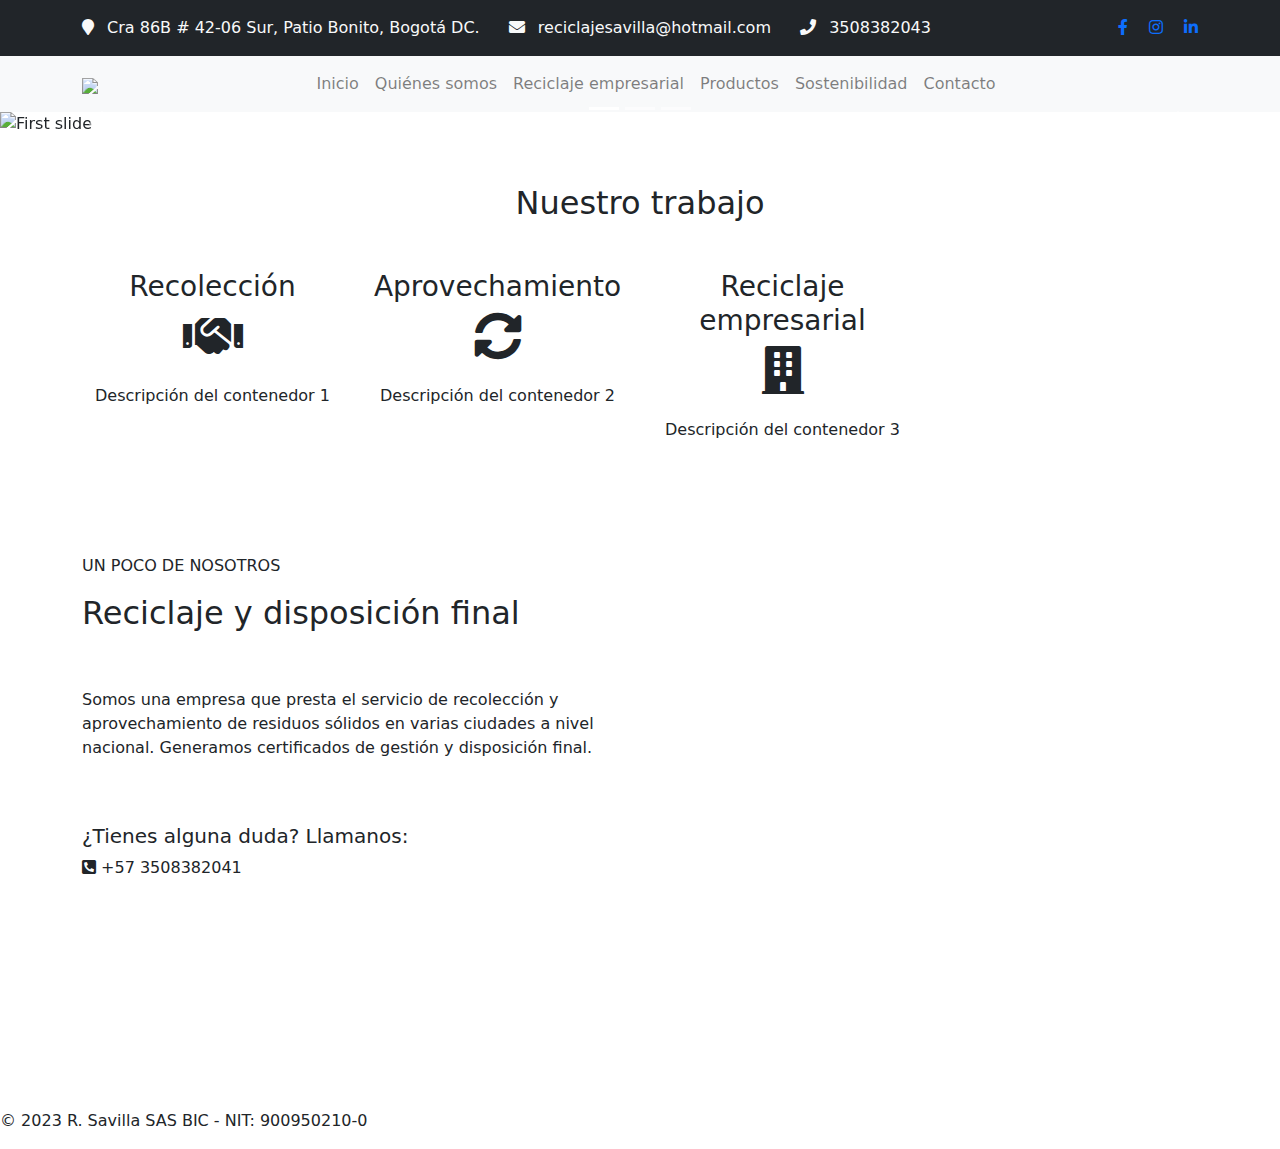
==== index.html @ 170713f2 "Add files via upload" ====
<!DOCTYPE html>
<html>
<head>
	<title>R. Savilla SAS BIC</title>
	<meta charset="utf-8">
	<meta name="viewport" content="width=device-width, initial-scale=1">
	<link rel="stylesheet" href="https://maxcdn.bootstrapcdn.com/bootstrap/4.5.2/css/bootstrap.min.css">
	<link href="https://cdnjs.cloudflare.com/ajax/libs/twitter-bootstrap/5.1.1/css/bootstrap.min.css" rel="stylesheet">
	<link rel="stylesheet" href="https://cdnjs.cloudflare.com/ajax/libs/font-awesome/5.15.3/css/all.min.css">
	<script src="https://cdnjs.cloudflare.com/ajax/libs/twitter-bootstrap/5.1.1/js/bootstrap.min.js"></script>
	<link href="https://fonts.googleapis.com/css2?family=Mukta:wght@300;400;700&display=swap" rel="stylesheet">
	<link rel="stylesheet" type="text/css" href="styles/styles.css">
</head>
<body>
	<div class="container-fluid bg-light">
		<div class="row flex-column">
			<div class="col bg-dark text-light py-3">
				<div class="container">
					<div class="d-flex align-items-center justify-content-between">
						<div class="footer-left">
							<i class="fa fa-map-marker mr-2"></i>
							<span>Cra 86B # 42-06 Sur, Patio Bonito, Bogotá DC.</span>
							<i class="fa fa-envelope ml-4 mr-2"></i>
							<span>reciclajesavilla@hotmail.com</span>
							<i class="fa fa-phone ml-4 mr-2"></i>
							<span>3508382043</span>
						</div>
						<div class="footer-right">
							<a href="https://www.facebook.com/RSavillaSASBIC"><i class="fab fa-facebook-f rounded-circle"></i></a>
							<a href="https://www.instagram.com/r.savillasas/"><i class="fab fa-instagram rounded-circle ml-3"></i></a>
							<a href="https://www.linkedin.com/in/savillasasbic/"><i class="fab fa-linkedin-in rounded-circle ml-3"></i></a>
						</div>
					</div>
				</div>
			</div>
			<div class="col">
				<nav class="navbar navbar-expand-lg navbar-light bg-light">
					<div class="container">
						<a class="navbar-brand" href="index.html"><img src="images/logo.png" style="height:80px"></a>
						<button class="navbar-toggler" type="button" data-toggle="collapse" data-target="#navbarNav"
						aria-controls="navbarNav" aria-expanded="false" aria-label="Toggle navigation">
						<span class="navbar-toggler-icon"></span>
					</button>
					<div class="collapse navbar-collapse justify-content-center" id="navbarNav">
						<ul class="navbar-nav mx-auto">
							<li class="nav-item">
								<a class="nav-link" href="#">Inicio</a>
							</li>
							<li class="nav-item">
								<a class="nav-link" href="pages/quienes-somos.html">Quiénes somos</a>
							</li>
							<li class="nav-item">
								<a class="nav-link" href="#">Reciclaje empresarial</a>
							</li>
							<li class="nav-item">
								<a class="nav-link" href="pages/product.html">Productos</a>
							</li>
							<li class="nav-item">
								<a class="nav-link" href="#">Sostenibilidad</a>
							</li>
							<li class="nav-item">
								<a class="nav-link" href="#">Contacto</a>
							</li>
						</ul>
					</div>
				</div>
			</nav>
		</div>
	</div>
</div>


<div id="myCarousel" class="carousel slide" data-bs-ride="carousel">
	<div class="carousel-indicators">
		<button type="button" data-bs-target="#myCarousel" data-bs-slide-to="0" class="active" aria-current="true" aria-label="Slide 1"></button>
		<button type="button" data-bs-target="#myCarousel" data-bs-slide-to="1" aria-label="Slide 2"></button>
		<button type="button" data-bs-target="#myCarousel" data-bs-slide-to="2" aria-label="Slide 3"></button>
	</div>
	<div class="carousel-inner">
		<div class="carousel-item active">
			<img src="images/banner1.jpg" class="d-block w-100" alt="First slide">
		</div>
		<div class="carousel-item">
			<img src="https://via.placeholder.com/1500x500/FFC300/FFFFFF?text=Second+slide" class="d-block w-100" alt="Second slide">
		</div>
		<div class="carousel-item">
			<img src="https://via.placeholder.com/1500x500/C70039/FFFFFF?text=Third+slide" class="d-block w-100" alt="Third slide">
		</div>
	</div>
	<button class="carousel-control-prev" type="button" data-bs-target="#myCarousel" data-bs-slide="prev">
		<span class="carousel-control-prev-icon" aria-hidden="true"></span>
		<span class="visually-hidden">Previous</span>
	</button>
	<button class="carousel-control-next" type="button" data-bs-target="#myCarousel" data-bs-slide="next">
		<span class="carousel-control-next-icon" aria-hidden="true"></span>
		<span class="visually-hidden">Next</span>
	</button>
</div>

<!-- Sección "¿A qué nos dedicamos?" -->
<section class="nuestro-trabajo py-5">
  <div class="container">
    <h2 class="text-center mb-5">Nuestro trabajo</h2>
    <div class="row">
      <div class="col-lg-3 nuestro-trabajo__container text-center mb-4 mb-lg-0">
        <h3>Recolección</h3>
        <i class="fa fa-handshake fa-3x mb-4 "></i>
        <p>Descripción del contenedor 1</p>
      </div>
      <div class="col-lg-3 nuestro-trabajo__container text-center mb-4 mb-lg-0 bg-green">
        <h3>Aprovechamiento</h3>
        <i class="fa fa-sync-alt fa-3x mb-4 icon-rounded"></i>
        <p>Descripción del contenedor 2</p>
      </div>
      <div class="col-lg-3 nuestro-trabajo__container text-center">
        <h3>Reciclaje empresarial</h3>
        <i class="fa fa-building fa-3x mb-4"></i>
        <p>Descripción del contenedor 3</p>
      </div>
    </div>
  </div>
</section>


<section class="py-5">
	<div class="container">
		<div class="row">
			<div class="col-md-6 content-about-us">
				<p class="info-text">UN POCO DE NOSOTROS</p>
				<h2>Reciclaje y disposición final</h2>
				<br><br>
				<p>Somos una empresa que presta el servicio de recolección y aprovechamiento de residuos sólidos en varias ciudades a nivel nacional. Generamos certificados de gestión y disposición final.</p>
				<br><br>
				<h5>¿Tienes alguna duda? Llamanos:</h5>
				<p class="info-text"><i class="fa fa-phone-square-alt"></i> +57 3508382041</p>

			</div>
			<div class="col-md-6">
				<iframe width="100%" height="500" src="https://www.youtube.com/embed/sHGsFYInU74" title="R savilla sas" frameborder="0" allow="accelerometer; autoplay; clipboard-write; encrypted-media; gyroscope; picture-in-picture; web-share" style="border-radius: 10px;" allowfullscreen></iframe>
			</div>	
		</div>
	</div>
</section>
<footer>
	<div class="footer-text">
		<p>&copy; 2023 R. Savilla SAS BIC - NIT: 900950210-0</p>
	</div>
</footer>
</body>
</html>
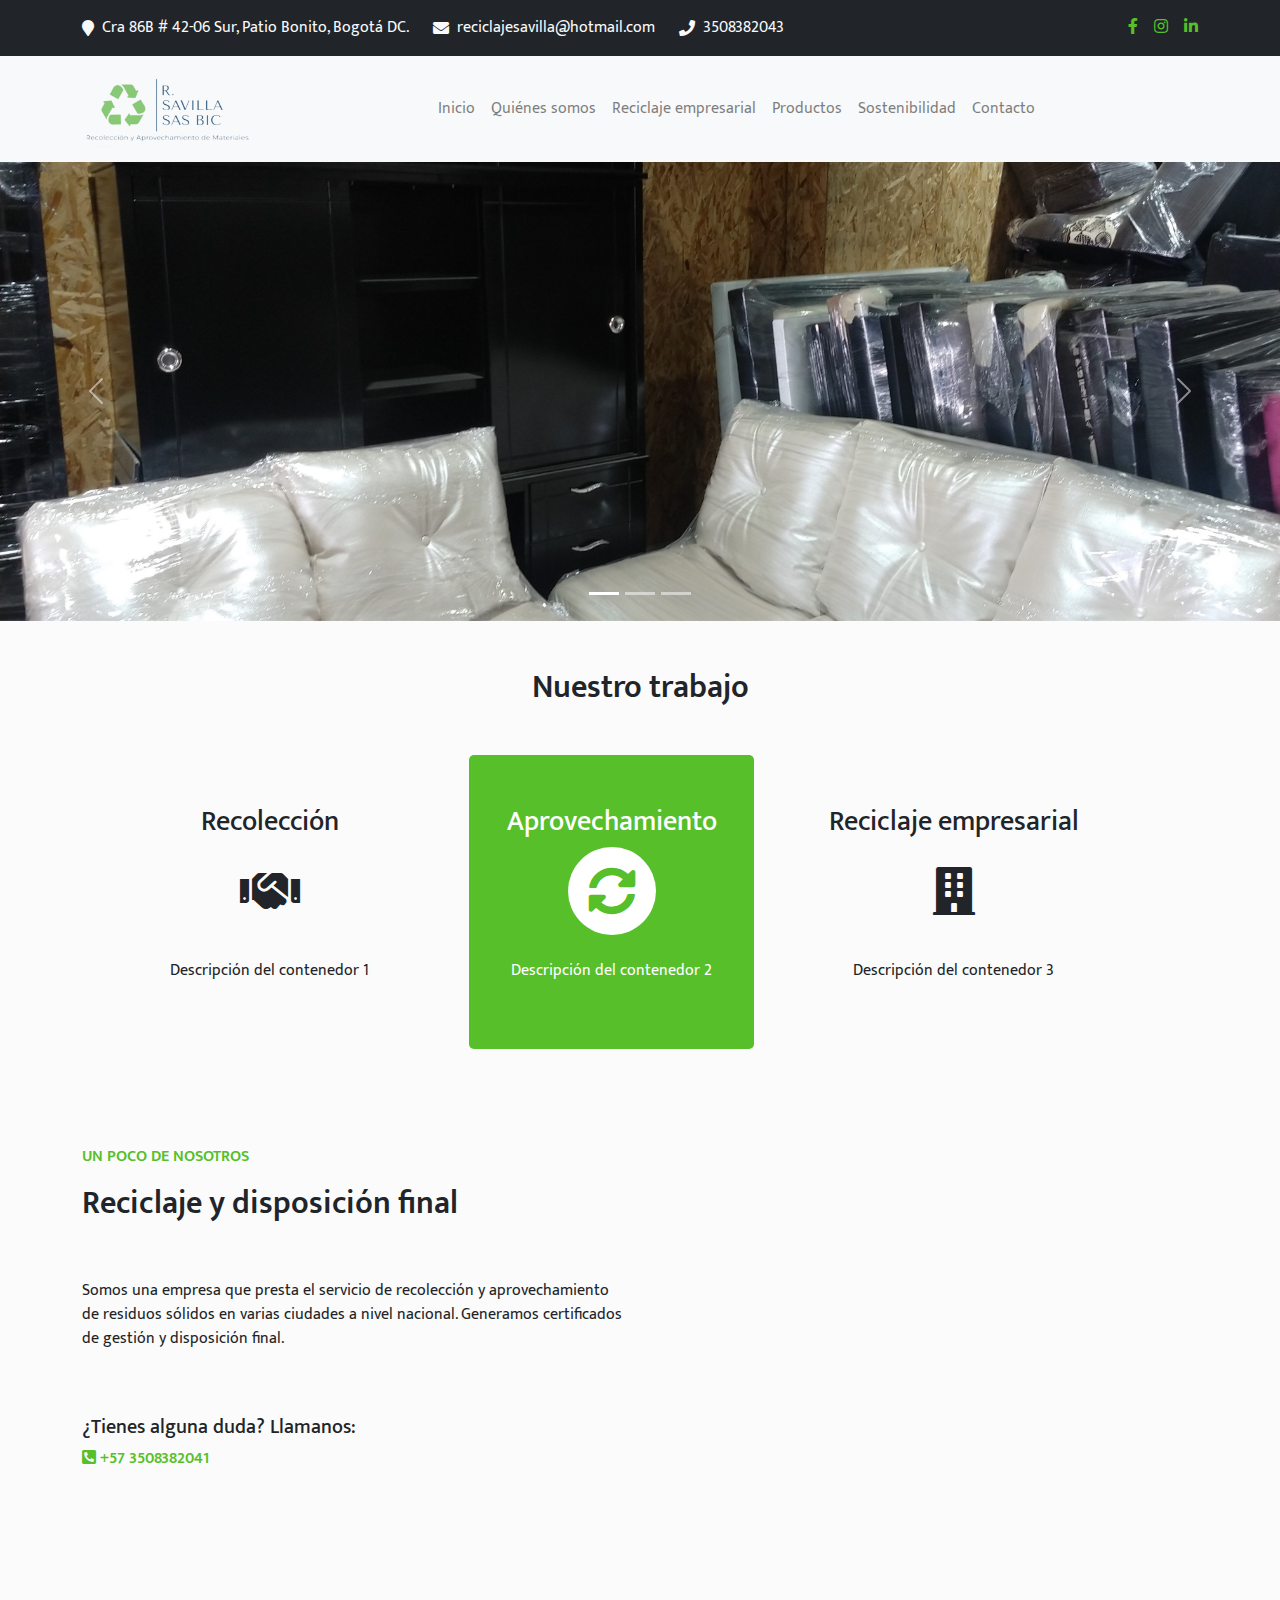
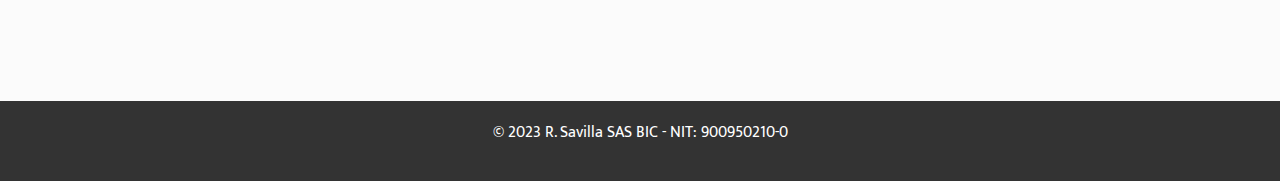
==== commit cd08f005: "Primer commit donde agrego documentacion al index, agrego el modulo de contacto con su extilo" ====
--- a/index.html
+++ b/index.html
@@ -12,6 +12,8 @@
 	<link rel="stylesheet" type="text/css" href="styles/styles.css">
 </head>
 <body>
+<!-- info contact main -->
+
 	<div class="container-fluid bg-light">
 		<div class="row flex-column">
 			<div class="col bg-dark text-light py-3">
@@ -33,6 +35,8 @@
 					</div>
 				</div>
 			</div>
+<!-- navbar main -->
+
 			<div class="col">
 				<nav class="navbar navbar-expand-lg navbar-light bg-light">
 					<div class="container">
@@ -59,7 +63,7 @@
 								<a class="nav-link" href="#">Sostenibilidad</a>
 							</li>
 							<li class="nav-item">
-								<a class="nav-link" href="#">Contacto</a>
+								<a class="nav-link" href="../Reto_FrontEnd/pages/contacto.html">Contacto</a>
 							</li>
 						</ul>
 					</div>
@@ -69,6 +73,7 @@
 	</div>
 </div>
 
+<!-- slides  -->
 
 <div id="myCarousel" class="carousel slide" data-bs-ride="carousel">
 	<div class="carousel-indicators">
@@ -121,6 +126,7 @@
   </div>
 </section>
 
+<!-- info nosotros -->
 
 <section class="py-5">
 	<div class="container">
--- a/styles/styles.css
+++ b/styles/styles.css
@@ -0,0 +1,327 @@
+	*{
+		margin: 0;
+		font-family: 'Mukta', sans-serif;
+	}
+	body{
+		background-color: #fbfbfb;
+	}
+	.navbar-brand img {
+		height: 50px;
+		padding-right: 5px;
+	}
+	.banner {
+		background-image: url('ruta-a-la-imagen.jpg');
+		background-size: cover;
+		height: 300px;
+		display: flex;
+		flex-direction: column;
+		justify-content: center;
+		align-items: center;
+	}
+	.banner h1 {
+		color: #ffffff;
+		font-size: 4rem;
+		font-weight: bold;
+		text-shadow: 2px 2px #000000;
+	}
+	.section-heading {
+		padding: 50px 0;
+		text-align: center;
+	}
+	.section-heading i {
+		font-size: 4rem;
+		margin-bottom: 30px;
+		color: #e74c3c;
+	}
+	.section-heading h2 {
+		font-size: 3rem;
+		font-weight: bold;
+		margin-bottom: 30px;
+		color: #2c3e50;
+	}
+	.section-heading p {
+		font-size: 1.5rem;
+		margin-bottom: 50px;
+		color: #95a5a6;
+	}
+	.contact-info {
+		background-color: #f8f9fa;
+		padding: 50px 0;
+		text-align: center;
+	}
+	.contact-info i {
+		font-size: 3rem;
+		margin-bottom: 20px;
+		color: #2c3e50;
+	}
+	.contact-info h3 {
+		font-size: 2rem;
+		margin-bottom: 20px;
+		font-weight: bold;
+		color: #2c3e50;
+	}
+	.contact-info p {
+		font-size: 1.5rem;
+		margin-bottom: 20px;
+		color: #95a5a6;
+	}
+	.social-icons i {
+		font-size: 2rem;
+		margin: 0 10px;
+		color: #2c3e50;
+		transition: all 0.3s ease;
+	}
+	.social-icons i:hover {
+		transform: scale(1.2);
+		color: #e74c3c;
+		cursor: pointer;
+	}
+	footer {
+		background-color: #333;
+		color: #fff;
+		text-align: center;
+		padding: 20px;
+	}
+	.footer-left {
+		display: flex;
+		align-items: center;
+		justify-content: flex-start;
+	}
+
+	.footer-right {
+		display: flex;
+		align-items: center;
+		justify-content: flex-end;
+		color: red;
+	}
+	.footer-right i{
+		color: #56bf2a;
+	}
+
+	/* SECCION DE EXPOSICIÓN DE TRABAJO */
+
+	.nuestro-trabajo__container {
+		padding: 50px 15px;
+		border-radius: 5px;
+		transition: background-color 0.3s ease-in-out;
+		margin-left: 5%;
+	}
+
+	.nuestro-trabajo__container:hover{
+		background-color: #56bf2a;
+		color: #ffffff;
+	}
+
+	.bg-green {
+		background-color: #56bf2a;
+		color: #ffffff;
+	}
+	.icon-rounded{
+		background: #fff;
+		color: #56bf2a;
+		border-radius: 50px;
+	}
+
+	.nuestro-trabajo__container:hover i {
+		background: #fff;
+		color: #56bf2a;
+		border-radius: 50px;
+	}
+
+	.nuestro-trabajo__container i{
+		padding: 20px;
+	}
+
+	.info-text{
+		font-weight: 600;
+		color: #56bf2a;
+	}
+	h1, h2{
+		font-weight: 600;
+	}
+	.bg-image {
+		position: relative;
+		height: 500px;
+		background-position: center;
+		background-repeat: no-repeat;
+		background-size: cover;
+	}
+
+	.overlay {
+		position: absolute;
+		top: 0;
+		left: 0;
+		width: 100%;
+		height: 100%;
+		background-color: rgba(0, 0, 0, 0.5);
+		z-index: 1;
+	}
+	.text-container {
+		position: absolute;
+		top: 50%;
+		left: 50%;
+		transform: translate(-50%, -50%);
+		z-index: 2;
+		color: white;
+		text-align: center;
+		padding: 200px 0;
+	}
+
+	/* Estilos generales para la sección de Quiénes Somos */
+	.quienes-somos {
+		padding: 50px 0;
+	}
+
+/* Estilos para el título principal */
+.quienes-somos h2 {
+	font-size: 36px;
+	font-weight: bold;
+	text-align: center;
+	margin-bottom: 50px;
+}
+
+/* Estilos para las secciones internas */
+.quienes-somos__section {
+	display: flex;
+	flex-direction: column;
+	align-items: center;
+	margin-bottom: 50px;
+}
+
+/* Estilos para las imágenes con títulos y texto */
+.quienes-somos__img-section {
+	display: flex;
+	align-items: center;
+	margin-bottom: 50px;
+}
+
+.quienes-somos__img-section img {
+	width: 300px;
+	height: 300px;
+	object-fit: cover;
+	border-radius: 50%;
+	margin-right: 50px;
+}
+
+.quienes-somos__img-section__text {
+	flex: 1;
+}
+
+.quienes-somos__img-section__title {
+	font-size: 24px;
+	font-weight: bold;
+	margin-bottom: 20px;
+}
+
+.quienes-somos__img-section__description {
+	font-size: 18px;
+	line-height: 1.5;
+}
+
+/* Estilos para la sección de Misión y Visión */
+.quienes-somos__mission-vision-section {
+	display: flex;
+	justify-content: space-between;
+	align-items: center;
+	margin-bottom: 50px;
+}
+
+.quienes-somos__mission-vision-section__title {
+	font-size: 24px;
+	font-weight: bold;
+	text-align: center;
+	margin-bottom: 20px;
+}
+
+.quienes-somos__mission-vision-section__text {
+	flex: 1;
+	margin-right: 50px;
+	text-align: justify;
+}
+
+/* Estilos para la sección de Valores */
+.quienes-somos__values-section {
+	margin-bottom: 50px;
+}
+
+.quienes-somos__values-section__title {
+	font-size: 24px;
+	font-weight: bold;
+	text-align: center;
+	margin-bottom: 20px;
+}
+
+.quienes-somos__values-section__list {
+	list-style: none;
+	margin: 0;
+	padding: 0;
+	display: flex;
+	flex-wrap: wrap;
+	justify-content: center;
+}
+
+.quienes-somos__values-section__item {
+	font-size: 18px;
+	margin: 0 20px;
+}
+.card-title{
+	color: #56bf2a;
+	font-weight: 600;
+	font-size: 30px;
+	padding: 20px;
+}
+
+/* Productos-vista */
+	.align-text-center{
+		text-align: center;
+	}
+
+	#titulo h5{
+		color: #56BF2A;
+	}
+
+	#titulo{
+		padding-top: 30px;
+		padding-bottom: 30px;
+	}
+
+	#cardProducts{
+		background-color: #FFFFFF;
+
+	}
+
+	#cardProducts {
+		border-radius: 8px;
+		height: 100%;
+		width: 100%;
+		-webkit-box-shadow: 4px 0px 26px 0px rgba(133,128,133,1);
+		-moz-box-shadow: 4px 0px 26px 0px rgba(133,128,133,1);
+		box-shadow: 4px 0px 26px 0px rgba(133,128,133,1);
+	}
+	.card-image img{
+		border-radius: 50%;
+		height: 130px;
+		padding-top: 20px;
+
+
+	}
+
+	.card-text{
+		padding: 10px
+	}
+
+	.card-button{
+		padding: 15px;
+	}
+
+	.container .productos{
+		padding: 1%;
+	}
+
+	#productos{
+		margin-bottom:  5%;
+	}
+
+	.item-valores{
+		background: #56bf2a;
+	}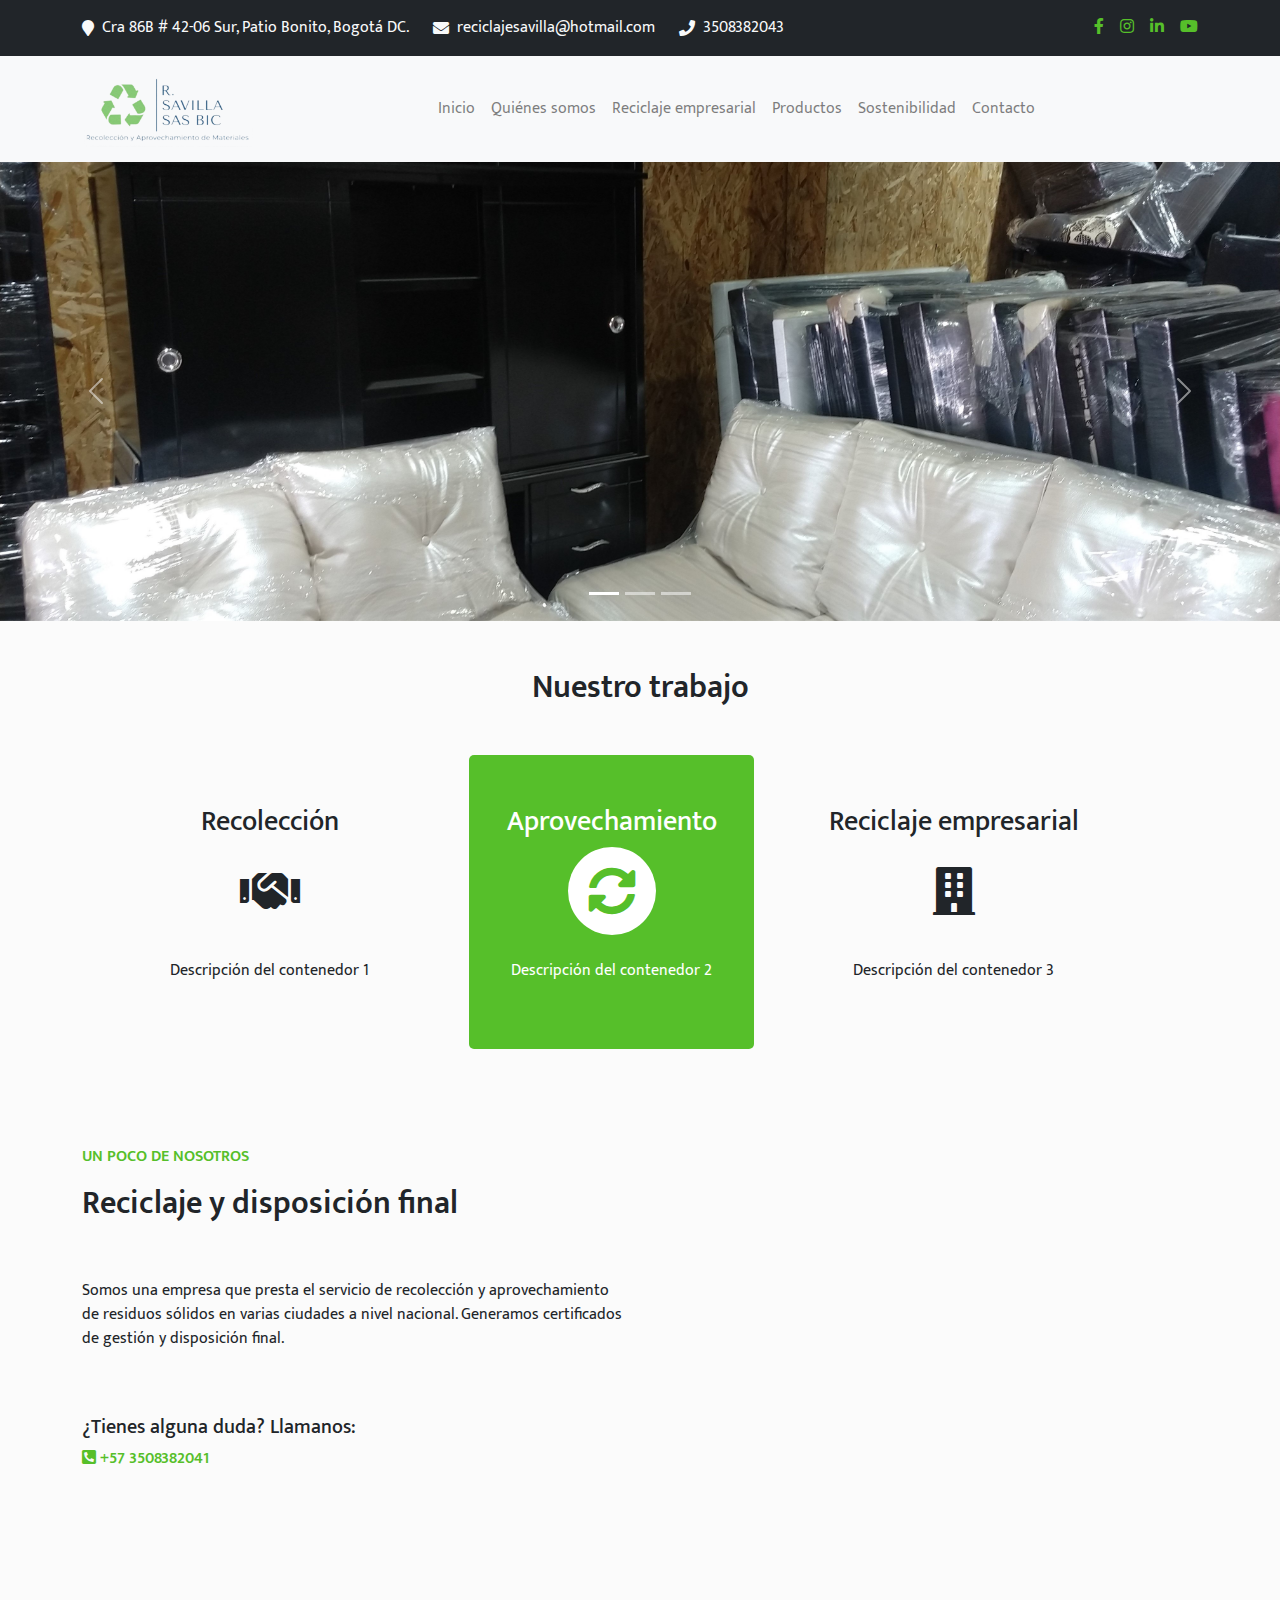
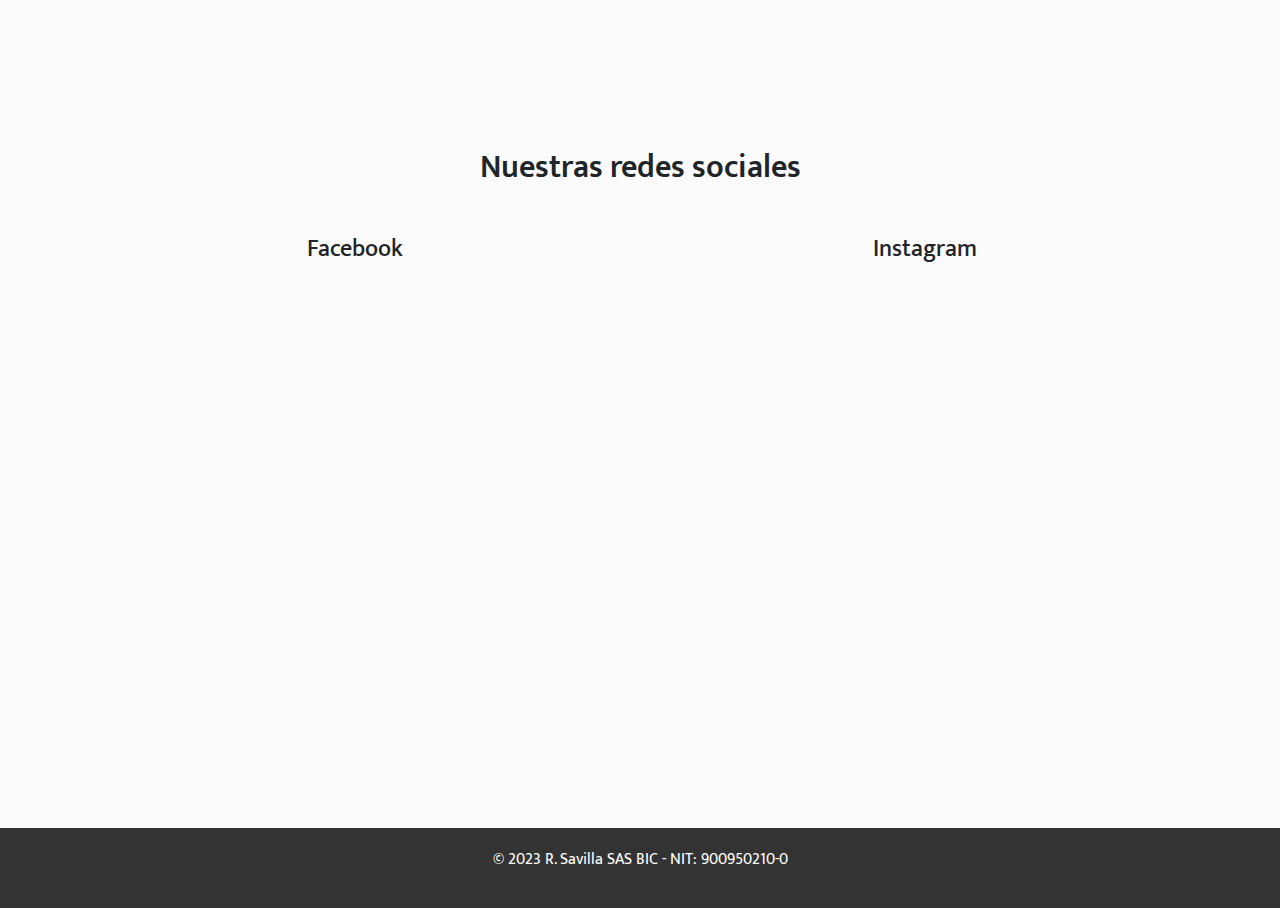
==== commit 40923984: "Cambios momentaneos" ====
--- a/index.html
+++ b/index.html
@@ -28,9 +28,10 @@
 							<span>3508382043</span>
 						</div>
 						<div class="footer-right">
-							<a href="https://www.facebook.com/RSavillaSASBIC"><i class="fab fa-facebook-f rounded-circle"></i></a>
-							<a href="https://www.instagram.com/r.savillasas/"><i class="fab fa-instagram rounded-circle ml-3"></i></a>
-							<a href="https://www.linkedin.com/in/savillasasbic/"><i class="fab fa-linkedin-in rounded-circle ml-3"></i></a>
+							<a href="https://www.facebook.com/RSavillaSASBIC" target="_blank"><i class="fab fa-facebook-f rounded-circle"></i></a>
+							<a href="https://www.instagram.com/r.savillasas/" target="_blank"><i class="fab fa-instagram rounded-circle ml-3"></i></a>
+							<a href="https://www.linkedin.com/in/r-savilla-sas-422092215/" target="_blank"><i class="fab fa-linkedin-in rounded-circle ml-3"></i></a>
+							<a href="https://www.youtube.com/@rsavillasas8622/featured" target="_blank"><i class="fab fa-youtube rounded-circle ml-3"></i></a>
 						</div>
 					</div>
 				</div>
@@ -60,7 +61,7 @@
 								<a class="nav-link" href="pages/product.html">Productos</a>
 							</li>
 							<li class="nav-item">
-								<a class="nav-link" href="#">Sostenibilidad</a>
+								<a class="nav-link" href="pages/sostenibilidad.html">Sostenibilidad</a>
 							</li>
 							<li class="nav-item">
 								<a class="nav-link" href="../Reto_FrontEnd/pages/contacto.html">Contacto</a>
@@ -147,6 +148,22 @@
 		</div>
 	</div>
 </section>
+
+<section class="py-5">
+	<div class="container">
+		<h2 class="text-center mb-5">Nuestras redes sociales</h2>
+		<div class="row">
+		  <div class="col-lg-6 text-center mb-4 mb-lg-0">
+			<h4>Facebook</h4>
+			<iframe src="https://www.facebook.com/plugins/page.php?href=https%3A%2F%2Fwww.facebook.com%2FRSavillaSASBIC&tabs=timeline&width=340&height=500&small_header=false&adapt_container_width=false&hide_cover=false&show_facepile=true&appId" width="340" height="500" style="border:none;overflow:hidden" scrolling="no" frameborder="0" allowfullscreen="true" allow="autoplay; clipboard-write; encrypted-media; picture-in-picture; web-share"></iframe>
+		  </div>
+		  <div class="col-lg-6 text-center mb-4 mb-lg-0">
+			<h4>Instagram</h4>
+			<iframe style="width: 100%;" height="500" src="https://www.instagram.com/r.savillasas/embed" frameborder="0"></iframe>
+		  </div>
+		</div>
+	  </div>
+</section>
 <footer>
 	<div class="footer-text">
 		<p>&copy; 2023 R. Savilla SAS BIC - NIT: 900950210-0</p>
--- a/styles/styles.css
+++ b/styles/styles.css
@@ -81,6 +81,8 @@
 		color: #fff;
 		text-align: center;
 		padding: 20px;
+		bottom: 0;
+		
 	}
 	.footer-left {
 		display: flex;
@@ -281,16 +283,13 @@
 	}
 
 	#titulo{
-		padding-top: 30px;
-		padding-bottom: 30px;
-	}
-
-	#cardProducts{
+		padding-top: 3%;
+		padding-bottom: 5%;
+	}
+
+	#cardProducts {
 		background-color: #FFFFFF;
-
-	}
-
-	#cardProducts {
+		padding: 6%;
 		border-radius: 8px;
 		height: 100%;
 		width: 100%;
@@ -298,12 +297,13 @@
 		-moz-box-shadow: 4px 0px 26px 0px rgba(133,128,133,1);
 		box-shadow: 4px 0px 26px 0px rgba(133,128,133,1);
 	}
+
+	#cardProducts:hover {
+		background-size: 0 3px, 100% 3px;
+	}
+
 	.card-image img{
-		border-radius: 50%;
-		height: 130px;
-		padding-top: 20px;
-
-
+		height: 190px;
 	}
 
 	.card-text{
@@ -324,4 +324,132 @@
 
 	.item-valores{
 		background: #56bf2a;
+	}
+
+	.card-tittle{
+		padding: 4%;
+	}
+
+
+	.img-round{
+		border-radius: 3%;
+		padding: 0;
+	}
+
+	#cardProducts {
+		color: inherit;
+		text-decoration: none;
+	  }
+	  
+	  #cardProducts{
+		background:
+		  linear-gradient(
+			to right,
+			#56BF2A,
+			#56BF2A
+		  ),
+		  linear-gradient(
+			to right,
+			rgba(255, 0, 0, 1),
+			rgba(255, 0, 180, 1),
+			rgba(0, 100, 200, 1)
+		);
+		background-size: 100% 3px, 0 3px;
+		background-position: 100% 100%, 0 100%;
+		background-repeat: no-repeat;
+		transition: background-size 400ms;
+	  }
+	  
+	  #cardProducts:hover {
+		background-size: 0 3px, 100% 3px;
+	  }
+
+	  .card-reciclaje{
+		height: 100%;
+		width: 100%;
+	  }
+
+	  .card-reciclaje-img{
+		height: 400px;
+		width: 300px;
+	  }
+
+	  .img-reciclaje{
+		width: 100%;
+  		height: auto;
+		border-radius: 6px;
+	  }
+
+	  .container-material{
+		position: relative;
+  		width: 100%;
+	  }
+
+	  .container-material-overlay{
+		position: absolute;
+		border-radius: 6px;
+		bottom: 0;
+		left: 0;
+		right: 0;
+		background-color: #56BF2A;
+		overflow: hidden;
+		width: 100%;
+		height: 100%;
+		transform: scale(0);
+		transition: .4s ease;
+	  }
+
+	  .container-material:hover .container-material-overlay {
+		transform: scale(1);
+	  }
+
+	  .container-material-text {
+		color: white;
+		font-size: 19px;
+		position: absolute;
+		top: 50%;
+		left: 50%;
+		transform: translate(-50%, -50%);
+		text-align: center;
+	  }
+	  
+	  .container-material-text h4{
+		padding-bottom: 5%;
+	  }
+
+	  .container-material-text li::marker {
+
+		color: green;   
+	
+	}
+	.material-tittle{
+		font-size: 3rem;
+		font-weight: bold;
+	}
+	.material-text{
+		font-size: 18px;
+		margin: 5%;
+	}
+
+	.line-material{
+		background-color: #56BF2A;
+		width: 80%;
+		height: 3px;
+	
+	}
+	
+	.padding-center{
+		padding-left: 4%;
+		padding-right: 4%;
+	}
+
+	.space-line{
+		padding-top: 5%;
+		padding-bottom: 5%;
+		border-radius: 5%;
+	}
+
+	.bg-whitesmoke{
+		background-color: #e4e4e454;
+		border-radius: 7px;
 	}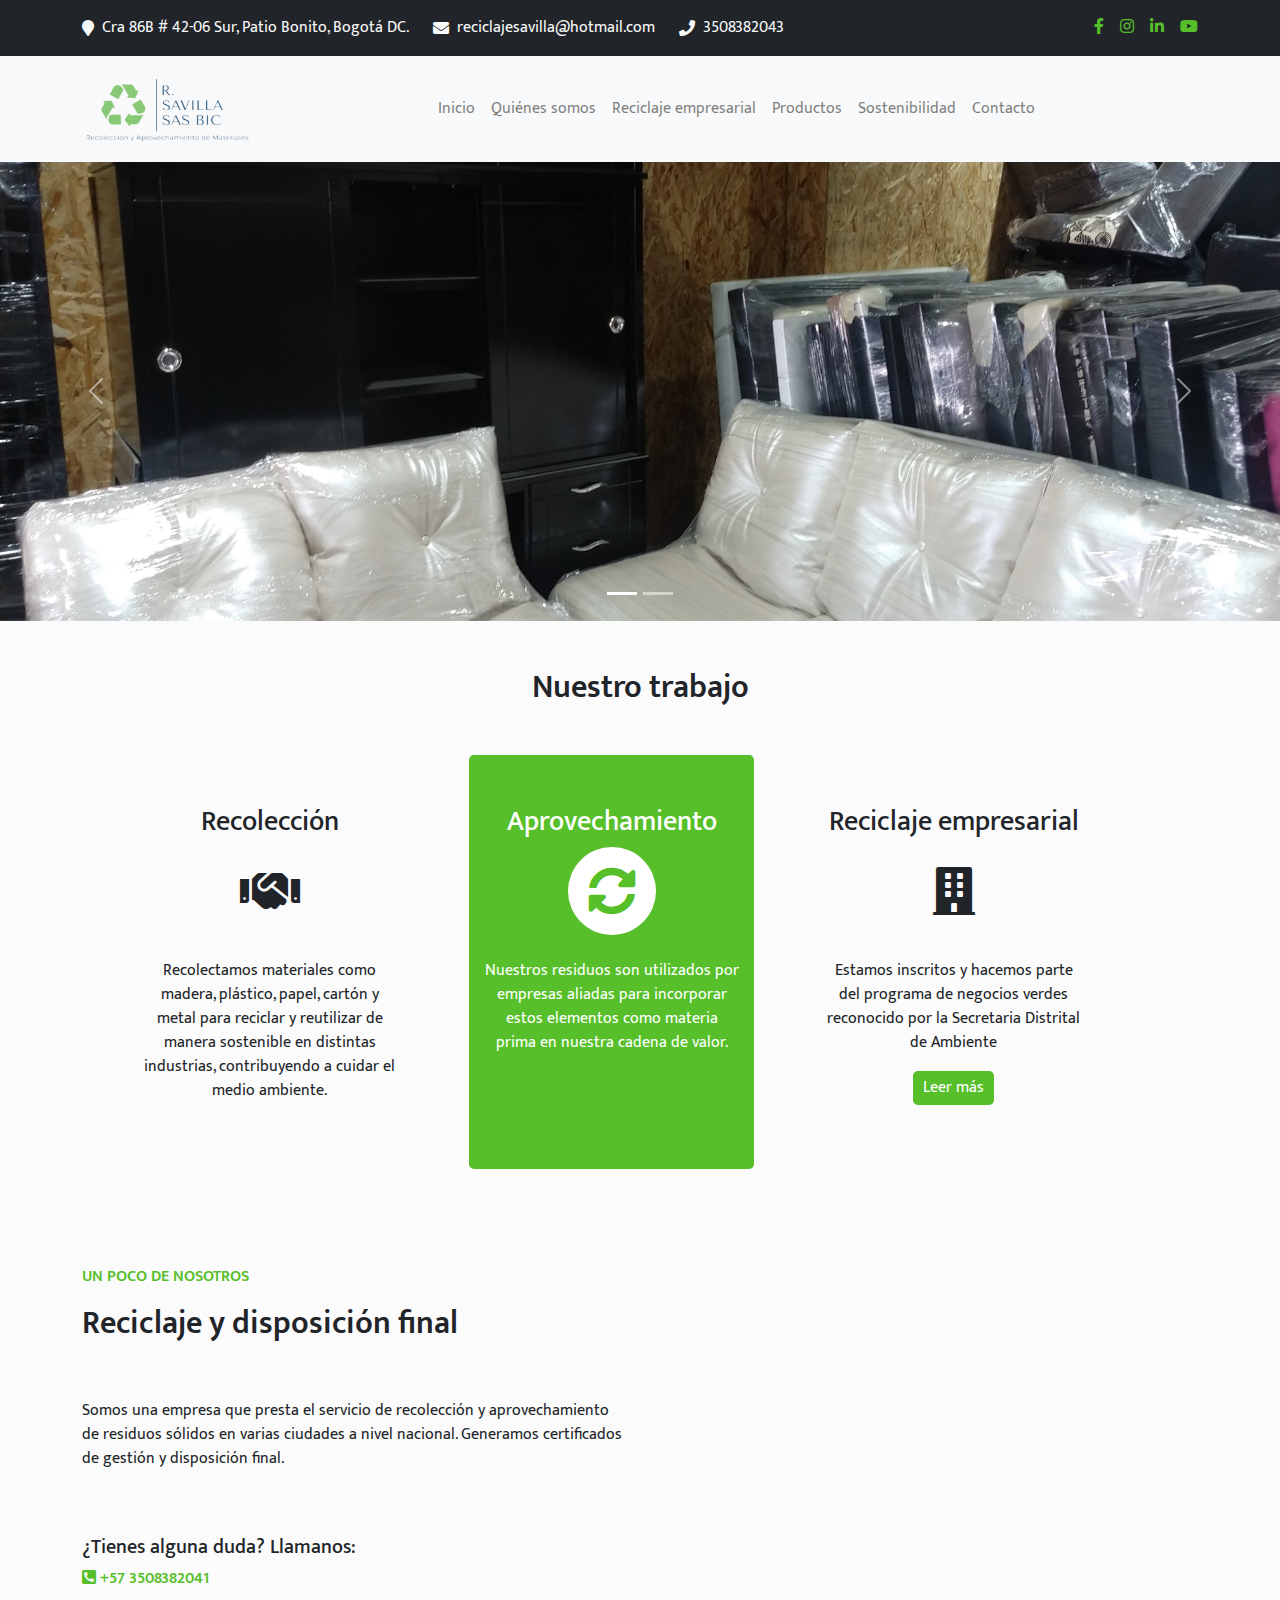
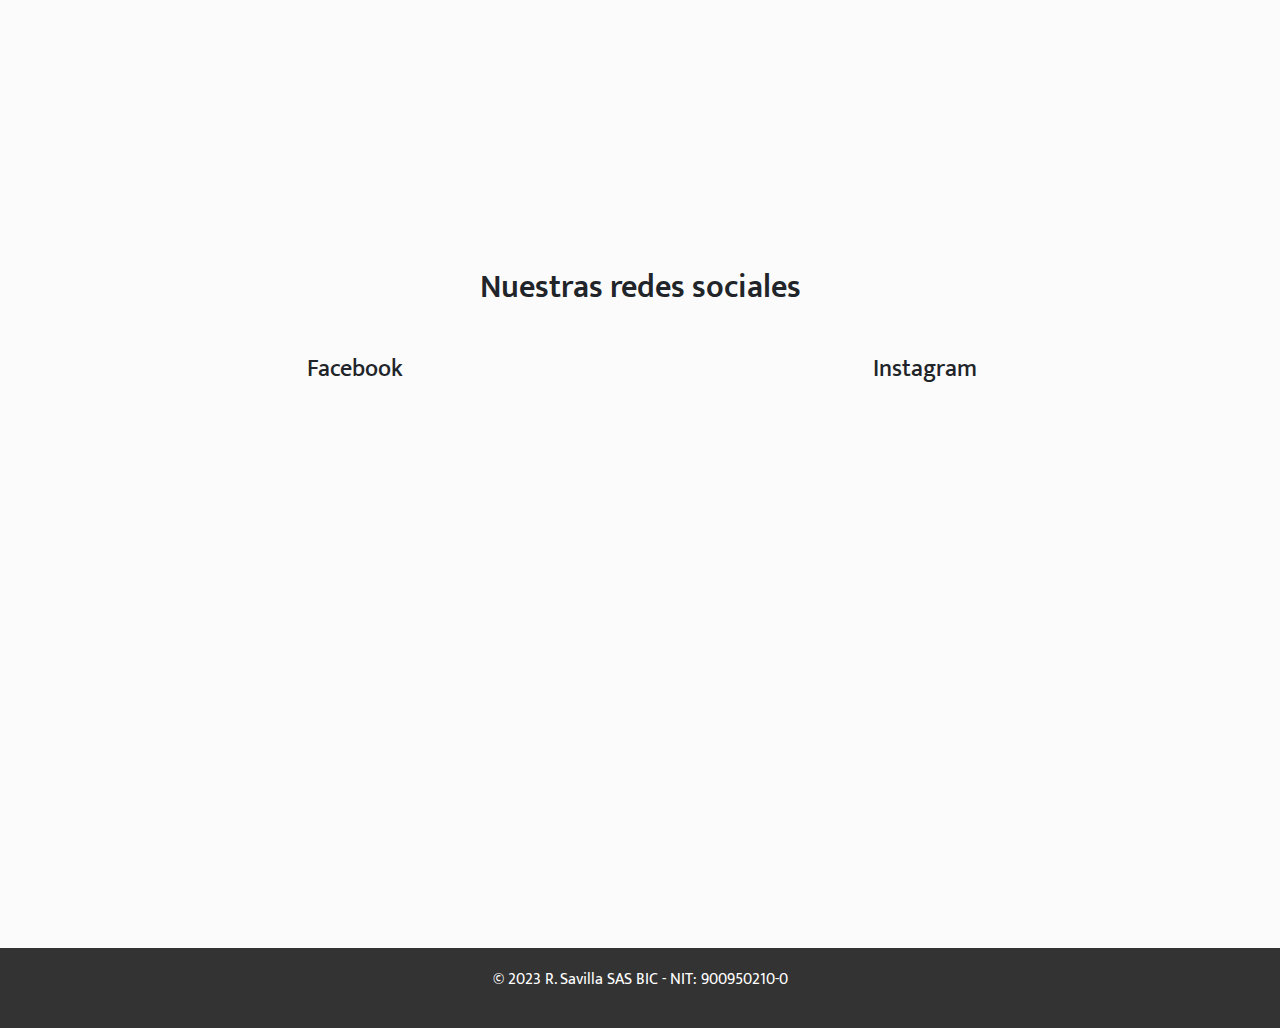
==== commit 519ddfaa: "Ajustes en index" ====
--- a/index.html
+++ b/index.html
@@ -55,7 +55,7 @@
 								<a class="nav-link" href="pages/quienes-somos.html">Quiénes somos</a>
 							</li>
 							<li class="nav-item">
-								<a class="nav-link" href="#">Reciclaje empresarial</a>
+								<a class="nav-link" href="pages/reci-empresarial.html">Reciclaje empresarial</a>
 							</li>
 							<li class="nav-item">
 								<a class="nav-link" href="pages/product.html">Productos</a>
@@ -80,18 +80,18 @@
 	<div class="carousel-indicators">
 		<button type="button" data-bs-target="#myCarousel" data-bs-slide-to="0" class="active" aria-current="true" aria-label="Slide 1"></button>
 		<button type="button" data-bs-target="#myCarousel" data-bs-slide-to="1" aria-label="Slide 2"></button>
-		<button type="button" data-bs-target="#myCarousel" data-bs-slide-to="2" aria-label="Slide 3"></button>
+		<!--<button type="button" data-bs-target="#myCarousel" data-bs-slide-to="2" aria-label="Slide 3"></button>-->
 	</div>
 	<div class="carousel-inner">
 		<div class="carousel-item active">
 			<img src="images/banner1.jpg" class="d-block w-100" alt="First slide">
 		</div>
 		<div class="carousel-item">
-			<img src="https://via.placeholder.com/1500x500/FFC300/FFFFFF?text=Second+slide" class="d-block w-100" alt="Second slide">
+			<img src="images/valores.jpg" class="d-block w-100" alt="Second slide">
 		</div>
-		<div class="carousel-item">
+		<!--<div class="carousel-item">
 			<img src="https://via.placeholder.com/1500x500/C70039/FFFFFF?text=Third+slide" class="d-block w-100" alt="Third slide">
-		</div>
+		</div>-->
 	</div>
 	<button class="carousel-control-prev" type="button" data-bs-target="#myCarousel" data-bs-slide="prev">
 		<span class="carousel-control-prev-icon" aria-hidden="true"></span>
@@ -111,17 +111,18 @@
       <div class="col-lg-3 nuestro-trabajo__container text-center mb-4 mb-lg-0">
         <h3>Recolección</h3>
         <i class="fa fa-handshake fa-3x mb-4 "></i>
-        <p>Descripción del contenedor 1</p>
+        <p>Recolectamos materiales como madera, plástico, papel, cartón y metal para reciclar y reutilizar de manera sostenible en distintas industrias, contribuyendo a cuidar el medio ambiente.</p>
       </div>
       <div class="col-lg-3 nuestro-trabajo__container text-center mb-4 mb-lg-0 bg-green">
         <h3>Aprovechamiento</h3>
         <i class="fa fa-sync-alt fa-3x mb-4 icon-rounded"></i>
-        <p>Descripción del contenedor 2</p>
+        <p>Nuestros residuos son utilizados por empresas aliadas para incorporar estos elementos como materia prima en nuestra cadena de valor.</p>
       </div>
       <div class="col-lg-3 nuestro-trabajo__container text-center">
         <h3>Reciclaje empresarial</h3>
         <i class="fa fa-building fa-3x mb-4"></i>
-        <p>Descripción del contenedor 3</p>
+        <p>Estamos inscritos y hacemos parte del programa de negocios verdes reconocido por la Secretaria Distrital de Ambiente</p>
+		<a href="pages/reci-empresarial.html"></a><button class="leer-mas">Leer más</button></a>
       </div>
     </div>
   </div>
--- a/styles/styles.css
+++ b/styles/styles.css
@@ -112,6 +112,10 @@
 	.nuestro-trabajo__container:hover{
 		background-color: #56bf2a;
 		color: #ffffff;
+	}
+	.nuestro-trabajo__container:hover button{
+		background-color: #fff;
+		color: #56BF2A;
 	}
 
 	.bg-green {
@@ -452,4 +456,11 @@
 	.bg-whitesmoke{
 		background-color: #e4e4e454;
 		border-radius: 7px;
+	}
+	.leer-mas{
+		border:none;
+		border-radius: 5px;
+		background-color: #56BF2A;
+		padding: 5px 10px;
+		color: #fff;
 	}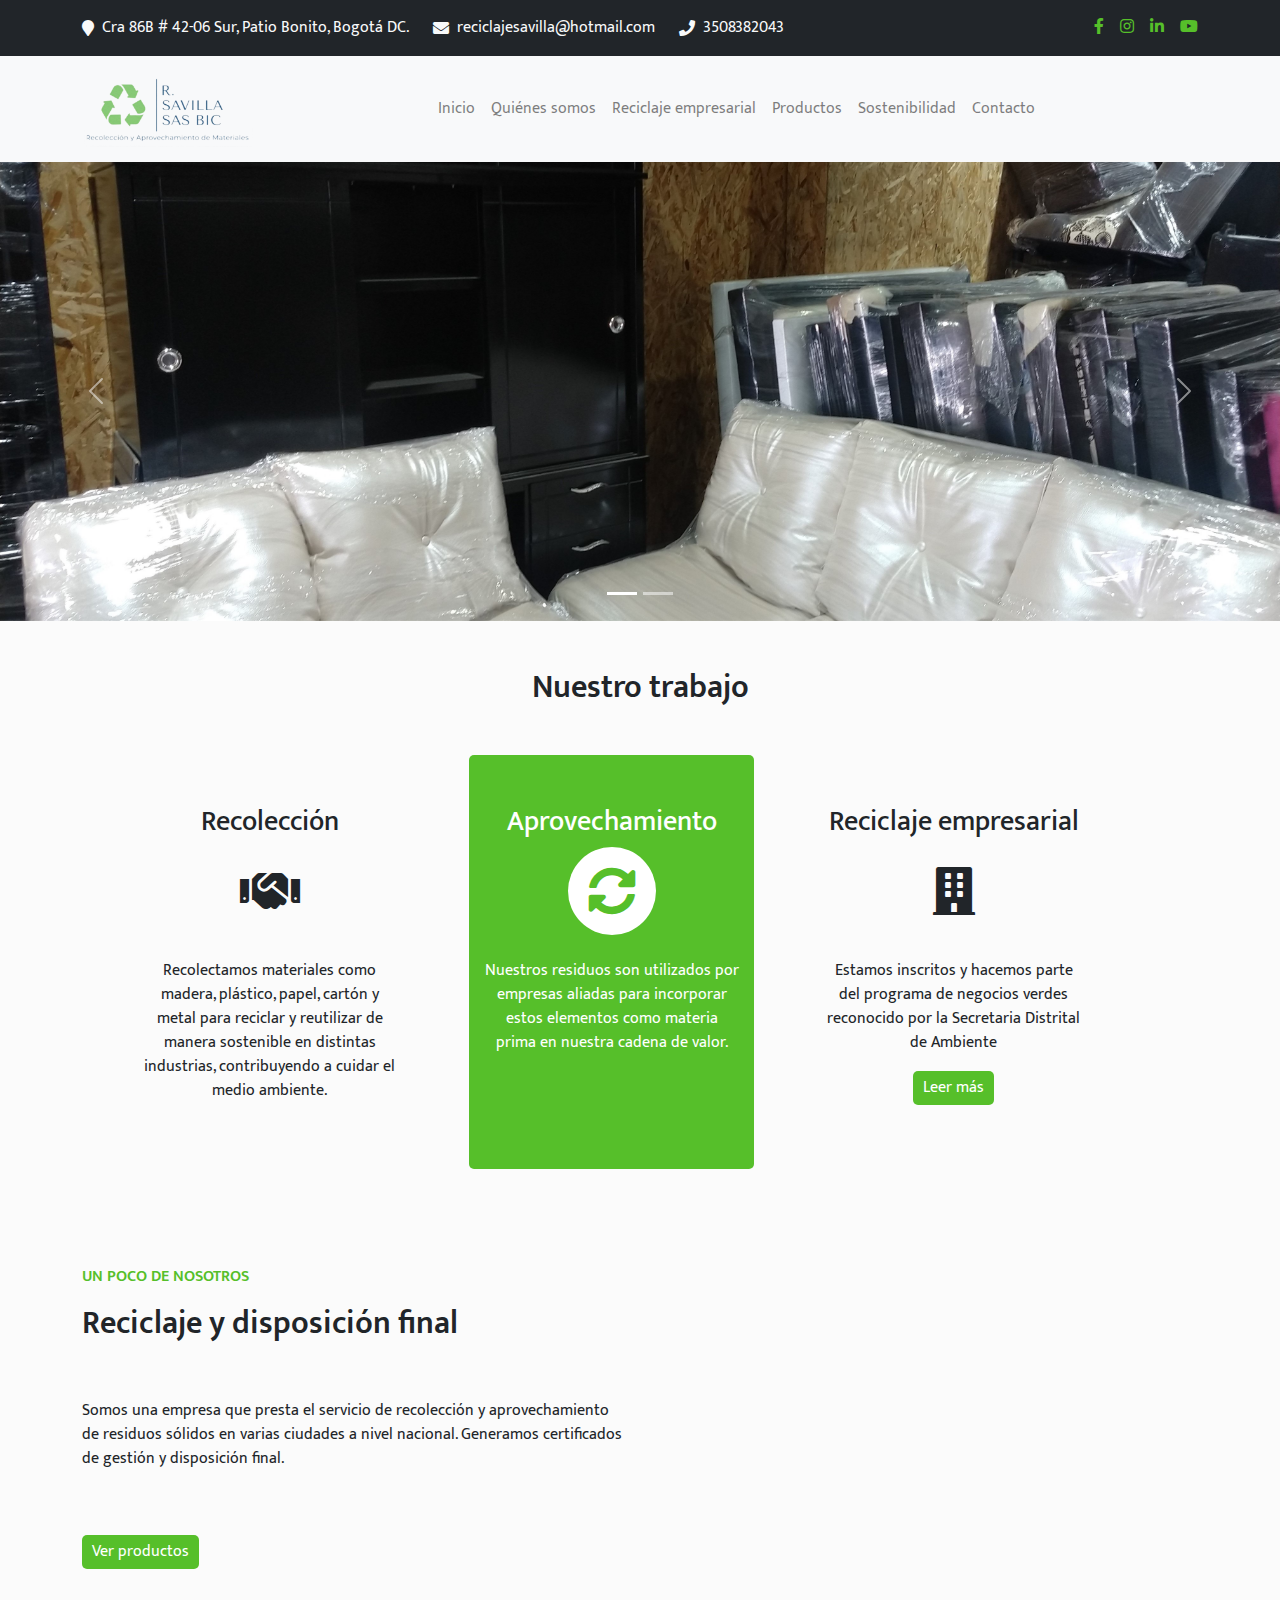
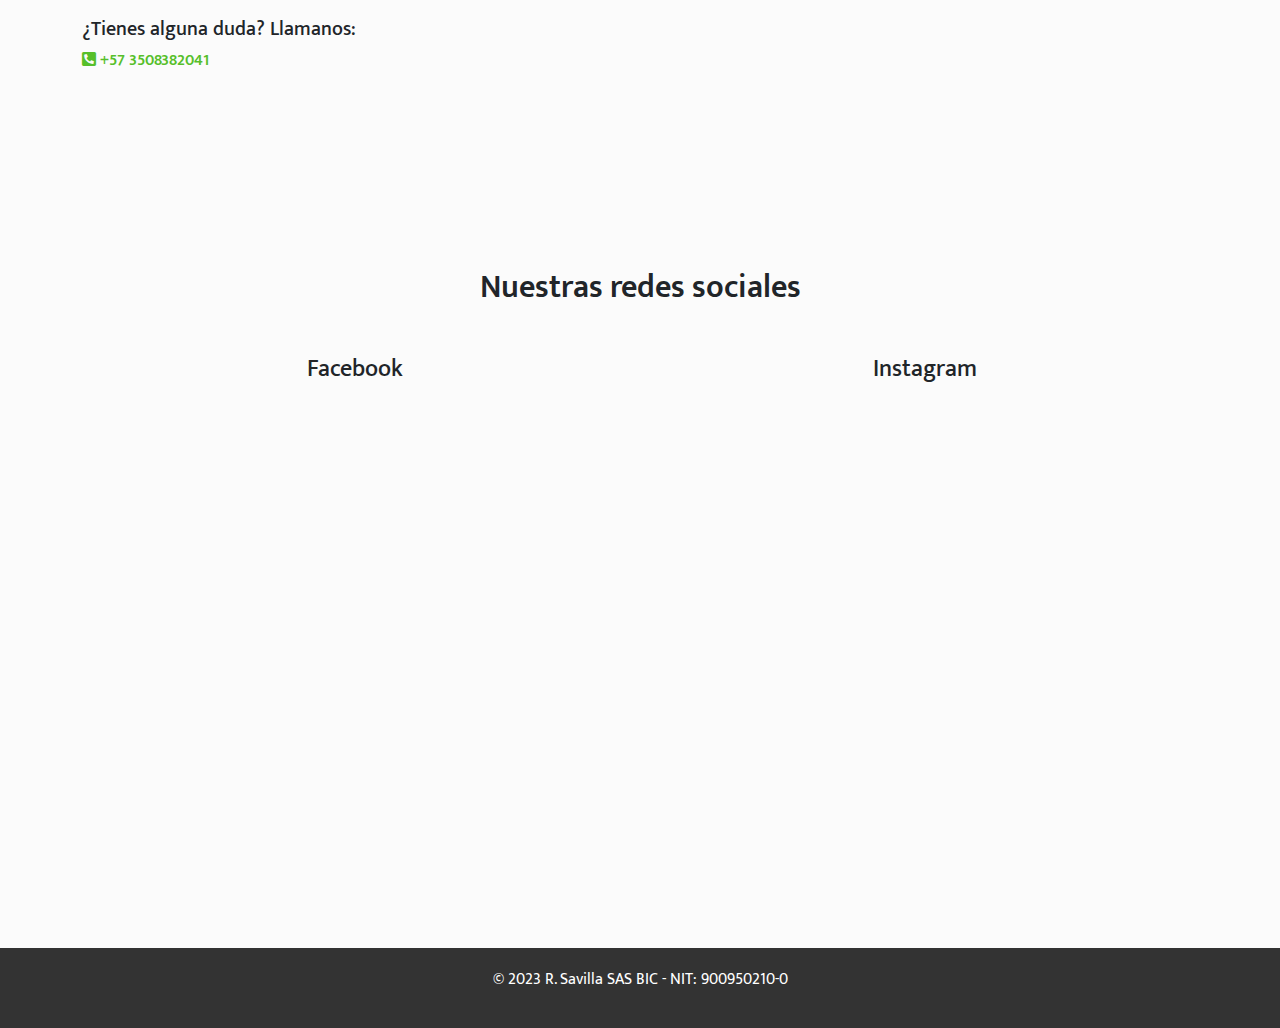
==== commit acdd78c2: "Cambios index final" ====
--- a/index.html
+++ b/index.html
@@ -122,7 +122,7 @@
         <h3>Reciclaje empresarial</h3>
         <i class="fa fa-building fa-3x mb-4"></i>
         <p>Estamos inscritos y hacemos parte del programa de negocios verdes reconocido por la Secretaria Distrital de Ambiente</p>
-		<a href="pages/reci-empresarial.html"></a><button class="leer-mas">Leer más</button></a>
+		<a href="pages/reci-empresarial.html"><button class="leer-mas">Leer más</button></a>
       </div>
     </div>
   </div>
@@ -139,6 +139,8 @@
 				<br><br>
 				<p>Somos una empresa que presta el servicio de recolección y aprovechamiento de residuos sólidos en varias ciudades a nivel nacional. Generamos certificados de gestión y disposición final.</p>
 				<br><br>
+				<a href="pages/product.html"><button class="leer-mas">Ver productos</button></a>
+				<br><br><br>
 				<h5>¿Tienes alguna duda? Llamanos:</h5>
 				<p class="info-text"><i class="fa fa-phone-square-alt"></i> +57 3508382041</p>
 
--- a/styles/styles.css
+++ b/styles/styles.css
@@ -288,7 +288,7 @@
 
 	#titulo{
 		padding-top: 3%;
-		padding-bottom: 5%;
+		padding-bottom: 2%;
 	}
 
 	#cardProducts {
@@ -457,10 +457,47 @@
 		background-color: #e4e4e454;
 		border-radius: 7px;
 	}
+	.info{
+		text-align: center;
+		padding-bottom: 3%;
+	}
 	.leer-mas{
 		border:none;
 		border-radius: 5px;
 		background-color: #56BF2A;
 		padding: 5px 10px;
 		color: #fff;
+	}
+
+	.info h3{
+		font-weight: 600;
+	}
+
+	.info a {
+	color: inherit;
+	text-decoration: none;
+	font-size: 1rem;
+	}
+
+	.info a {
+	background:
+		linear-gradient(
+		to right,
+		#56BF2A,
+		#56BF2A
+		),
+		linear-gradient(
+		to right,
+		rgba(255, 0, 0, 1),
+		rgba(255, 0, 180, 1),
+		rgba(0, 100, 200, 1)
+	);
+	background-size: 100% 3px, 0 3px;
+	background-position: 100% 100%, 0 100%;
+	background-repeat: no-repeat;
+	transition: background-size 400ms;
+	}
+
+	.info a:hover {
+	background-size: 0 3px, 100% 3px;
 	}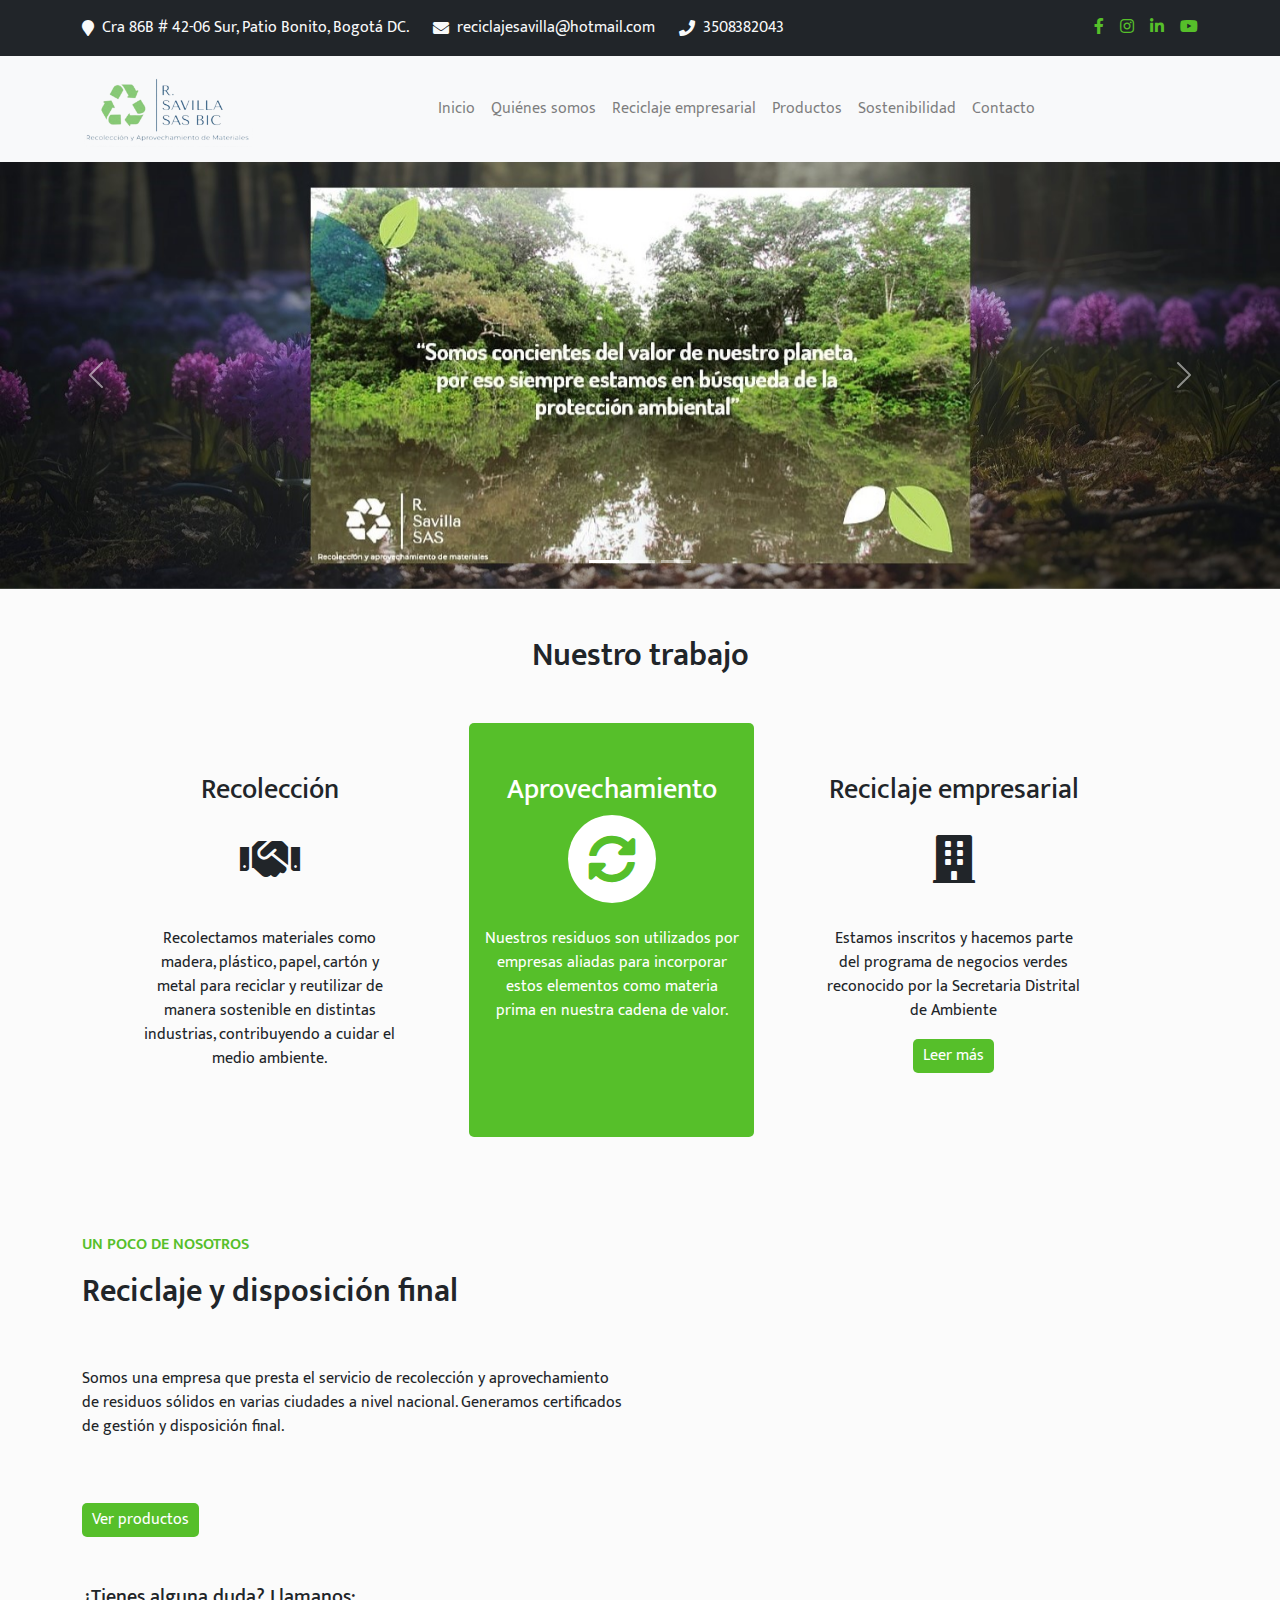
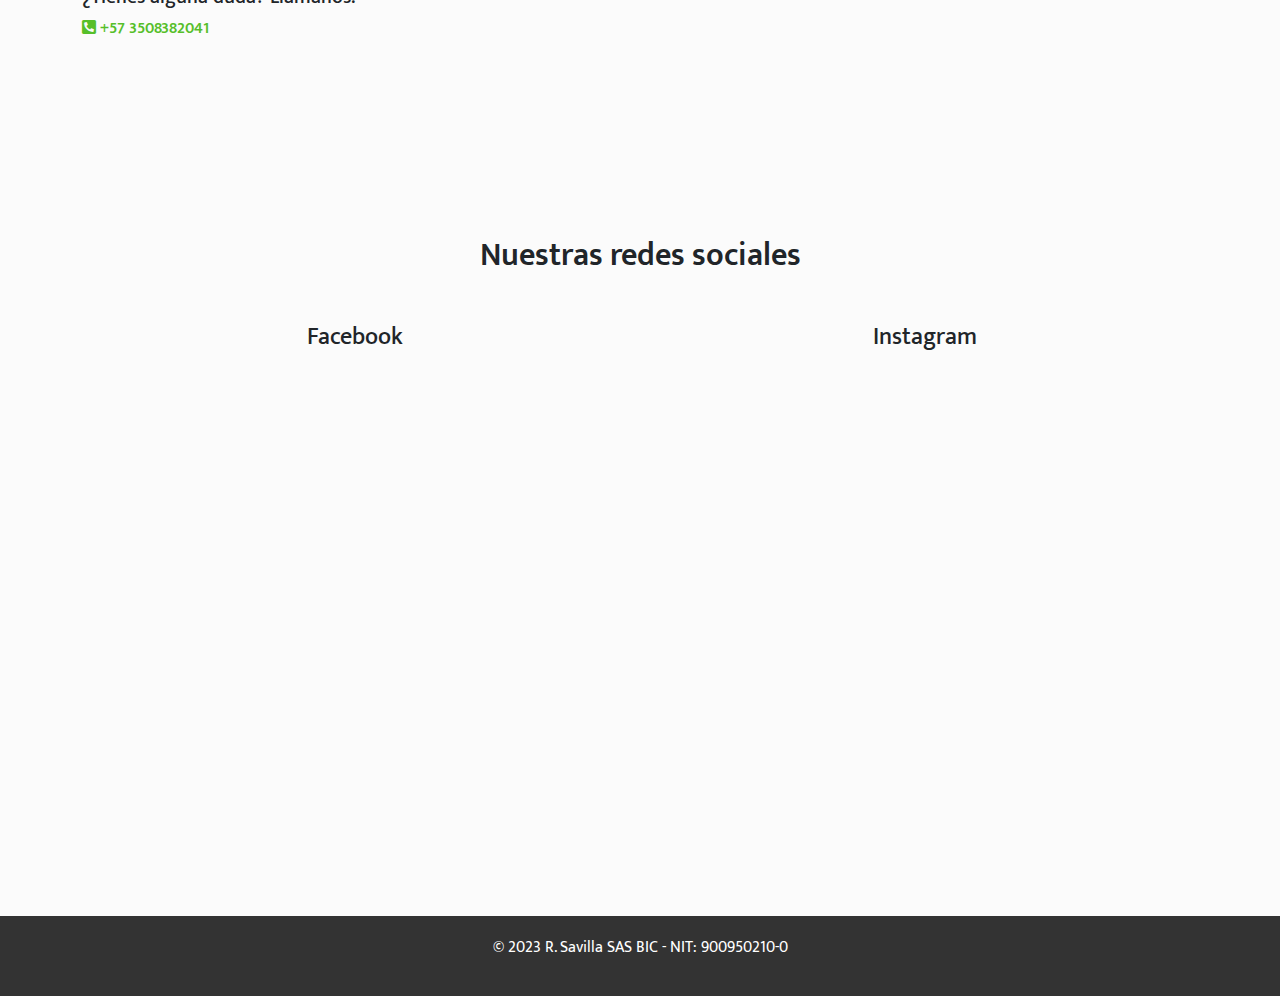
==== commit c4f718f0: "ültimos cambios NG" ====
--- a/index.html
+++ b/index.html
@@ -80,18 +80,18 @@
 	<div class="carousel-indicators">
 		<button type="button" data-bs-target="#myCarousel" data-bs-slide-to="0" class="active" aria-current="true" aria-label="Slide 1"></button>
 		<button type="button" data-bs-target="#myCarousel" data-bs-slide-to="1" aria-label="Slide 2"></button>
-		<!--<button type="button" data-bs-target="#myCarousel" data-bs-slide-to="2" aria-label="Slide 3"></button>-->
+		<button type="button" data-bs-target="#myCarousel" data-bs-slide-to="2" aria-label="Slide 3"></button>
 	</div>
 	<div class="carousel-inner">
 		<div class="carousel-item active">
-			<img src="images/banner1.jpg" class="d-block w-100" alt="First slide">
+			<img src="images/banner3.jpg" class="d-block w-100" alt="First slide">
 		</div>
 		<div class="carousel-item">
-			<img src="images/valores.jpg" class="d-block w-100" alt="Second slide">
+			<img src="images/banner2.jpg" class="d-block w-100" alt="Second slide">
 		</div>
-		<!--<div class="carousel-item">
-			<img src="https://via.placeholder.com/1500x500/C70039/FFFFFF?text=Third+slide" class="d-block w-100" alt="Third slide">
-		</div>-->
+		<div class="carousel-item">
+			<img src="images/banner1.jpg" class="d-block w-100" alt="Third slide">
+		</div>
 	</div>
 	<button class="carousel-control-prev" type="button" data-bs-target="#myCarousel" data-bs-slide="prev">
 		<span class="carousel-control-prev-icon" aria-hidden="true"></span>
--- a/styles/styles.css
+++ b/styles/styles.css
@@ -328,6 +328,10 @@
 
 	.item-valores{
 		background: #56bf2a;
+		width: 49%;
+		margin-left: 0.8%;
+		padding-top: 20px;
+		border-radius: 5px;
 	}
 
 	.card-tittle{
